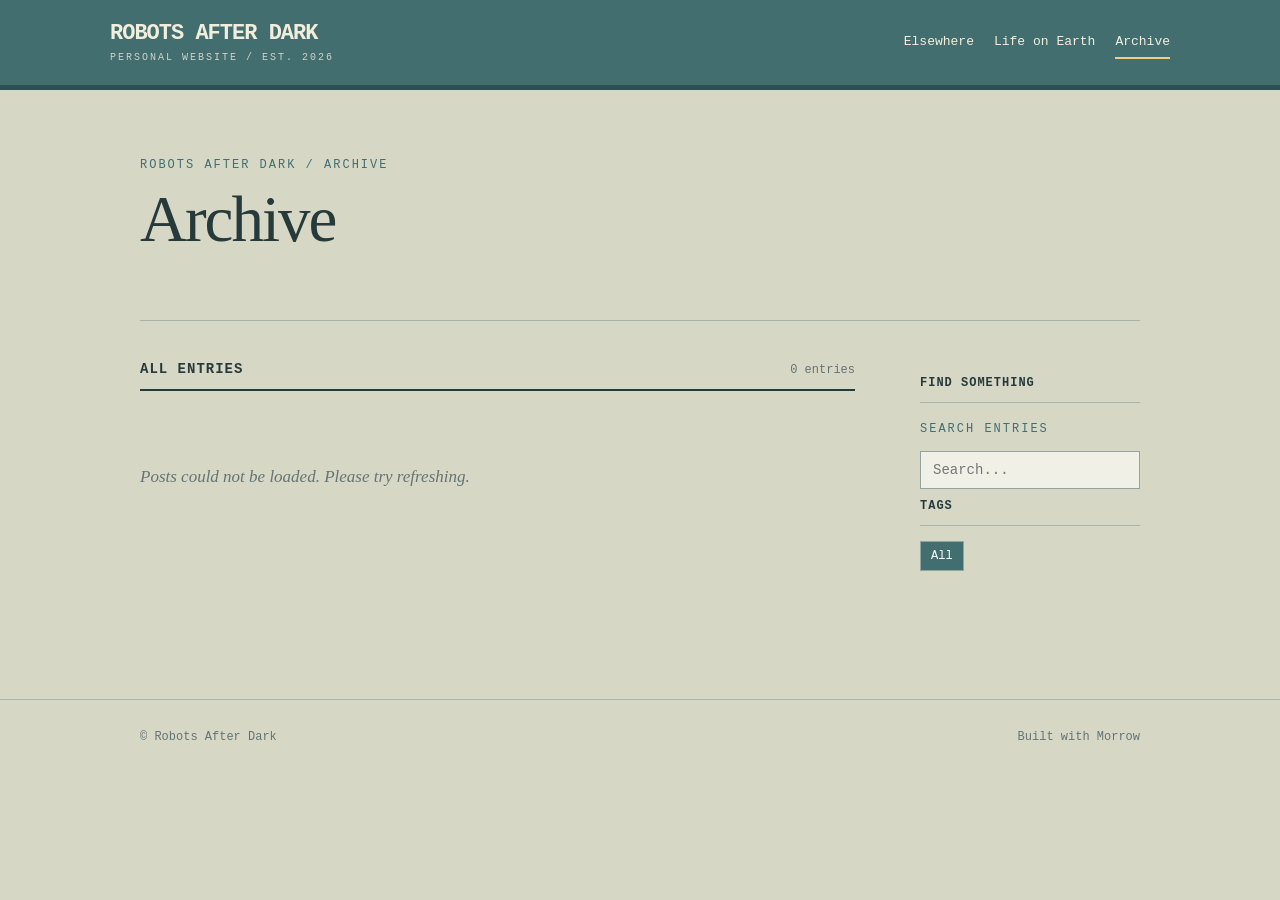
==== archive.html @ 6232dbe8 "New minimalist website New minimalist website" ====
<!doctype html><html lang="en"><head><meta charset="utf-8"><meta name="viewport" content="width=device-width, initial-scale=1"><meta name="description" content="Robots After Dark — a personal space for writing and life."><title>Archive — Robots After Dark</title><link rel="stylesheet" href="style.css?v=2"></head><body data-section="archive"><header class="top"><div class="shell top-inner"><a class="brand" href="index.html">ROBOTS AFTER DARK<small>PERSONAL WEBSITE / EST. 2026</small></a><nav class="nav" aria-label="Main navigation"><a href="index.html" class="">Elsewhere</a><a href="earth.html" class="">Life on Earth</a><a href="archive.html" class="active">Archive</a></nav></div></header><main class="shell"><section class="intro"><div class="eyebrow">Robots After Dark / Archive</div><h1>Archive</h1></section><div class="main-layout"><section aria-label="Posts"><div class="feed-head"><h2>All entries</h2><span id="count" class="count">0 entries</span></div><div id="entries" aria-live="polite"><p class="empty">Loading...</p></div></section><aside class="side"><h2>Find something</h2><label for="search" class="eyebrow">Search entries</label><input id="search" class="search" type="search" placeholder="Search..." autocomplete="off"><h2>Tags</h2><div id="filters" class="filters"><button class="filter active" type="button" data-tag="All">All</button></div></aside></div></main><footer><div class="shell footer-inner"><span>© Robots After Dark</span><span>Built with Morrow</span></div></footer><script src="script.js?v=2" defer></script></body></html>
---- style.css ----
:root{--bg:#d7d7c6;--paper:#eeeadd;--ink:#263a3b;--muted:#657474;--teal:#426e70;--line:#a8b4a8;--gold:#a1844d}*{box-sizing:border-box}html{scroll-behavior:smooth}body{margin:0;background:var(--bg);color:var(--ink);font:17px/1.7 Georgia,'Times New Roman',serif}a{color:inherit}button,input{font:inherit}button{cursor:pointer}.shell{max-width:1060px;margin:auto;padding:0 30px}.top{background:var(--teal);color:#f3eedc;border-bottom:5px solid #2c5052}.top-inner{display:flex;align-items:center;justify-content:space-between;gap:20px;padding:22px 0}.brand{font:700 22px/1.1 'Courier New',monospace;text-decoration:none;letter-spacing:-1px}.brand small{display:block;font-size:10px;letter-spacing:2px;font-weight:400;opacity:.8;margin-top:6px}.nav{display:flex;gap:20px;flex-wrap:wrap}.nav a{font:13px 'Courier New',monospace;text-decoration:none;padding:8px 0;border-bottom:2px solid transparent}.nav a.active,.nav a:hover{border-color:#e8d18a}.intro{padding:68px 0 44px;border-bottom:1px solid var(--line)}.eyebrow{font:12px 'Courier New',monospace;letter-spacing:2px;text-transform:uppercase;color:var(--teal)}h1{font-weight:normal;font-size:clamp(38px,6vw,65px);line-height:1.1;margin:12px 0 20px;letter-spacing:-2px}.intro p{max-width:580px;color:#4e6160;margin:0}.main-layout{display:grid;grid-template-columns:minmax(0,1fr) 220px;gap:65px;padding-top:40px;padding-bottom:100px}.feed-head{display:flex;justify-content:space-between;align-items:baseline;border-bottom:2px solid var(--ink);padding-bottom:12px;gap:15px}.feed-head h2{font:700 14px 'Courier New',monospace;letter-spacing:1px;text-transform:uppercase;margin:0}.count{font:12px 'Courier New',monospace;color:var(--muted)}.entry{padding:40px 0 45px;border-bottom:1px solid var(--line)}.entry time{font:12px 'Courier New',monospace;color:var(--muted)}.entry h3{font-size:clamp(26px,3.5vw,37px);font-weight:normal;line-height:1.2;letter-spacing:-.7px;margin:12px 0 18px}.entry .body{white-space:pre-wrap;overflow-wrap:anywhere}.entry img{max-width:100%;max-height:540px;object-fit:contain;display:block;margin:22px 0;border:1px solid var(--line)}.tags{display:flex;flex-wrap:wrap;gap:7px;margin-top:24px}.tag{font:11px 'Courier New',monospace;border:1px solid #91a4a0;color:#426e70;background:transparent;padding:5px 8px}.tag:hover,.tag.selected{background:var(--teal);color:white}.side{padding-top:5px}.side h2{font:700 12px 'Courier New',monospace;text-transform:uppercase;letter-spacing:1px;border-bottom:1px solid var(--line);padding-bottom:12px}.side p{font-size:14px;color:#566867}.filters{display:flex;gap:8px;flex-wrap:wrap;margin:15px 0 28px}.filter{font:12px 'Courier New',monospace;background:transparent;border:1px solid #91a4a0;padding:7px 10px;color:var(--ink)}.filter.active,.filter:hover{background:var(--teal);color:white}.search{width:100%;padding:10px 12px;border:1px solid #91a4a0;background:#f1f0e6;color:var(--ink);font:14px 'Courier New',monospace;margin-top:10px}.empty{padding:55px 0;font-style:italic;color:#657474}.archive-list{padding:0;margin:0;list-style:none}.archive-list li{display:flex;gap:20px;align-items:baseline;border-bottom:1px solid var(--line);padding:18px 0}.archive-list time{font:12px 'Courier New',monospace;color:var(--muted);min-width:90px}.archive-list a{text-decoration:none;font-size:21px}.archive-list a:hover{text-decoration:underline}.archive-list small{display:block;font:11px 'Courier New',monospace;color:var(--muted)}footer{border-top:1px solid var(--line);padding:30px 0 50px;color:#657474;font:12px 'Courier New',monospace}.footer-inner{display:flex;justify-content:space-between;gap:15px;flex-wrap:wrap}@media(max-width:700px){.shell{padding:0 20px}.top-inner{display:block}.nav{margin-top:20px;gap:16px}.intro{padding:46px 0 32px}.main-layout{display:block;padding-top:26px}.side{margin-top:55px}.archive-list li{display:block}.archive-list time{display:block;margin-bottom:4px}}
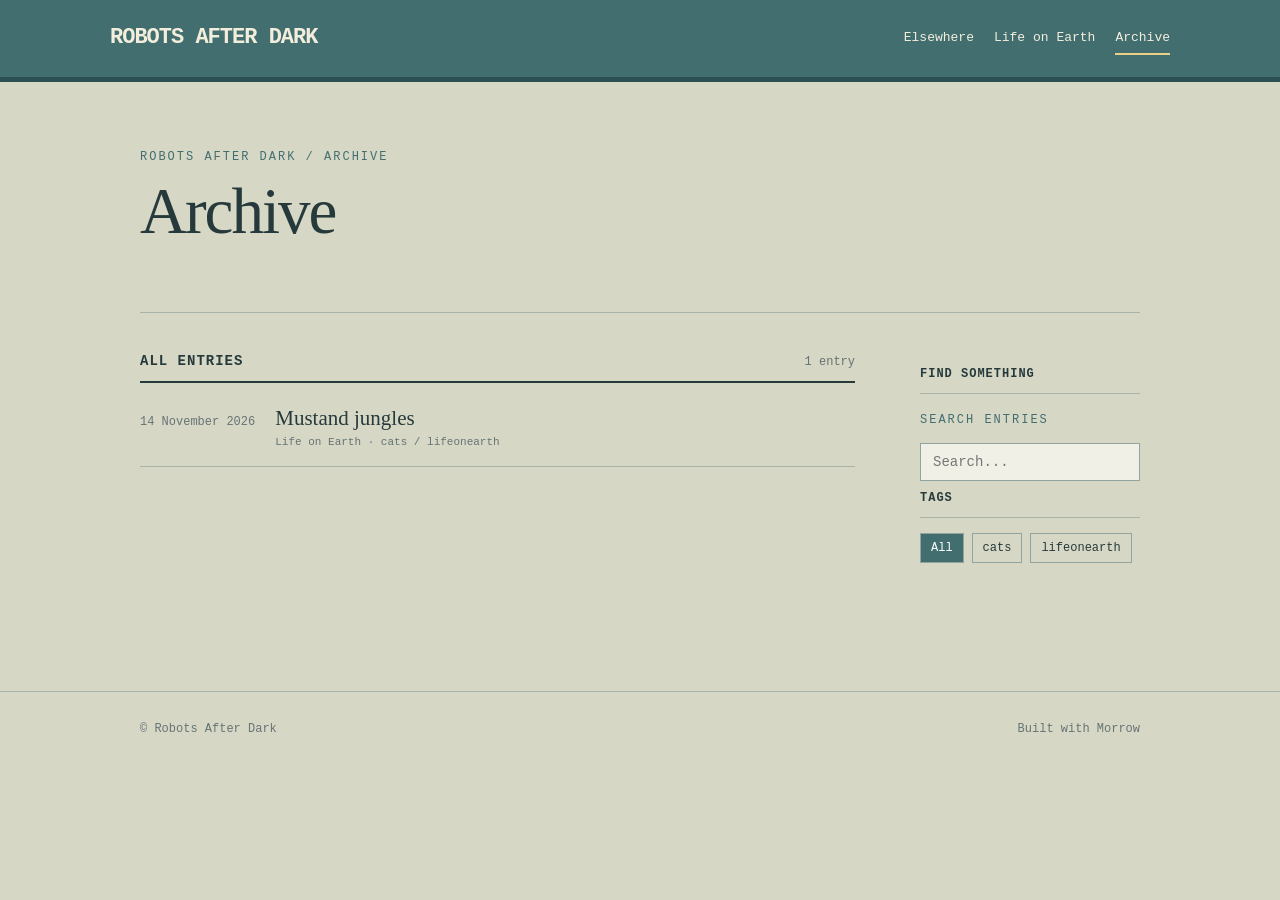
==== commit 2b0df92a: "remmove PERSONAL WEBSITE / EST. 2026" ====
--- a/archive.html
+++ b/archive.html
@@ -1 +1 @@
-<!doctype html><html lang="en"><head><meta charset="utf-8"><meta name="viewport" content="width=device-width, initial-scale=1"><meta name="description" content="Robots After Dark — a personal space for writing and life."><title>Archive — Robots After Dark</title><link rel="stylesheet" href="style.css?v=2"></head><body data-section="archive"><header class="top"><div class="shell top-inner"><a class="brand" href="index.html">ROBOTS AFTER DARK<small>PERSONAL WEBSITE / EST. 2026</small></a><nav class="nav" aria-label="Main navigation"><a href="index.html" class="">Elsewhere</a><a href="earth.html" class="">Life on Earth</a><a href="archive.html" class="active">Archive</a></nav></div></header><main class="shell"><section class="intro"><div class="eyebrow">Robots After Dark / Archive</div><h1>Archive</h1></section><div class="main-layout"><section aria-label="Posts"><div class="feed-head"><h2>All entries</h2><span id="count" class="count">0 entries</span></div><div id="entries" aria-live="polite"><p class="empty">Loading...</p></div></section><aside class="side"><h2>Find something</h2><label for="search" class="eyebrow">Search entries</label><input id="search" class="search" type="search" placeholder="Search..." autocomplete="off"><h2>Tags</h2><div id="filters" class="filters"><button class="filter active" type="button" data-tag="All">All</button></div></aside></div></main><footer><div class="shell footer-inner"><span>© Robots After Dark</span><span>Built with Morrow</span></div></footer><script src="script.js?v=2" defer></script></body></html>+<!doctype html><html lang="en"><head><meta charset="utf-8"><meta name="viewport" content="width=device-width, initial-scale=1"><meta name="description" content="Robots After Dark — a personal space for writing and life."><title>Archive — Robots After Dark</title><link rel="stylesheet" href="style.css?v=2"></head><body data-section="archive"><header class="top"><div class="shell top-inner"><a class="brand" href="index.html">ROBOTS AFTER DARK</a><nav class="nav" aria-label="Main navigation"><a href="index.html" class="">Elsewhere</a><a href="earth.html" class="">Life on Earth</a><a href="archive.html" class="active">Archive</a></nav></div></header><main class="shell"><section class="intro"><div class="eyebrow">Robots After Dark / Archive</div><h1>Archive</h1></section><div class="main-layout"><section aria-label="Posts"><div class="feed-head"><h2>All entries</h2><span id="count" class="count">0 entries</span></div><div id="entries" aria-live="polite"><p class="empty">Loading...</p></div></section><aside class="side"><h2>Find something</h2><label for="search" class="eyebrow">Search entries</label><input id="search" class="search" type="search" placeholder="Search..." autocomplete="off"><h2>Tags</h2><div id="filters" class="filters"><button class="filter active" type="button" data-tag="All">All</button></div></aside></div></main><footer><div class="shell footer-inner"><span>© Robots After Dark</span><span>Built with Morrow</span></div></footer><script src="script.js?v=2" defer></script></body></html>
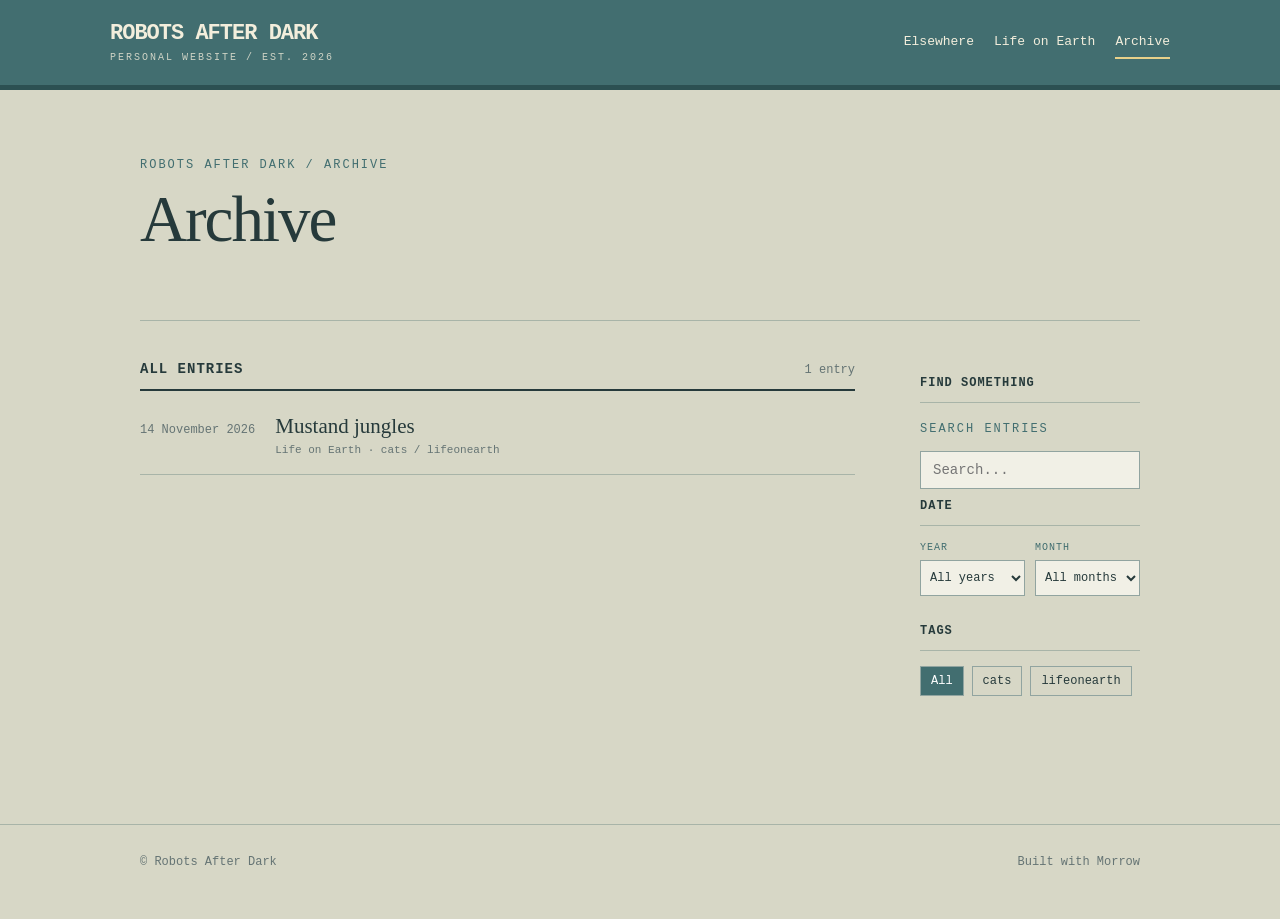
==== commit 5d529de5: "date filter update date filter update" ====
--- a/archive.html
+++ b/archive.html
@@ -1 +1 @@
-<!doctype html><html lang="en"><head><meta charset="utf-8"><meta name="viewport" content="width=device-width, initial-scale=1"><meta name="description" content="Robots After Dark — a personal space for writing and life."><title>Archive — Robots After Dark</title><link rel="stylesheet" href="style.css?v=2"></head><body data-section="archive"><header class="top"><div class="shell top-inner"><a class="brand" href="index.html">ROBOTS AFTER DARK</a><nav class="nav" aria-label="Main navigation"><a href="index.html" class="">Elsewhere</a><a href="earth.html" class="">Life on Earth</a><a href="archive.html" class="active">Archive</a></nav></div></header><main class="shell"><section class="intro"><div class="eyebrow">Robots After Dark / Archive</div><h1>Archive</h1></section><div class="main-layout"><section aria-label="Posts"><div class="feed-head"><h2>All entries</h2><span id="count" class="count">0 entries</span></div><div id="entries" aria-live="polite"><p class="empty">Loading...</p></div></section><aside class="side"><h2>Find something</h2><label for="search" class="eyebrow">Search entries</label><input id="search" class="search" type="search" placeholder="Search..." autocomplete="off"><h2>Tags</h2><div id="filters" class="filters"><button class="filter active" type="button" data-tag="All">All</button></div></aside></div></main><footer><div class="shell footer-inner"><span>© Robots After Dark</span><span>Built with Morrow</span></div></footer><script src="script.js?v=2" defer></script></body></html>+<!doctype html><html lang="en"><head><meta charset="utf-8"><meta name="viewport" content="width=device-width, initial-scale=1"><meta name="description" content="Robots After Dark — a personal space for writing and life."><title>Archive — Robots After Dark</title><link rel="stylesheet" href="style.css?v=3"></head><body data-section="archive"><header class="top"><div class="shell top-inner"><a class="brand" href="index.html">ROBOTS AFTER DARK<small>PERSONAL WEBSITE / EST. 2026</small></a><nav class="nav" aria-label="Main navigation"><a href="index.html" class="">Elsewhere</a><a href="earth.html" class="">Life on Earth</a><a href="archive.html" class="active">Archive</a></nav></div></header><main class="shell"><section class="intro"><div class="eyebrow">Robots After Dark / Archive</div><h1>Archive</h1></section><div class="main-layout"><section aria-label="Posts"><div class="feed-head"><h2>All entries</h2><span id="count" class="count">0 entries</span></div><div id="entries" aria-live="polite"><p class="empty">Loading...</p></div></section><aside class="side"><h2>Find something</h2><label for="search" class="eyebrow">Search entries</label><input id="search" class="search" type="search" placeholder="Search..." autocomplete="off"><h2>Date</h2><div class="date-filters"><div><label for="year-filter" class="eyebrow">Year</label><select id="year-filter" aria-label="Filter by year"><option value="All">All years</option></select></div><div><label for="month-filter" class="eyebrow">Month</label><select id="month-filter" aria-label="Filter by month"><option value="All">All months</option></select></div></div><h2>Tags</h2><div id="filters" class="filters"><button class="filter active" type="button" data-tag="All">All</button></div></aside></div></main><footer><div class="shell footer-inner"><span>© Robots After Dark</span><span>Built with Morrow</span></div></footer><script src="script.js?v=3" defer></script></body></html>
--- a/style.css
+++ b/style.css
@@ -1 +1,6 @@
 :root{--bg:#d7d7c6;--paper:#eeeadd;--ink:#263a3b;--muted:#657474;--teal:#426e70;--line:#a8b4a8;--gold:#a1844d}*{box-sizing:border-box}html{scroll-behavior:smooth}body{margin:0;background:var(--bg);color:var(--ink);font:17px/1.7 Georgia,'Times New Roman',serif}a{color:inherit}button,input{font:inherit}button{cursor:pointer}.shell{max-width:1060px;margin:auto;padding:0 30px}.top{background:var(--teal);color:#f3eedc;border-bottom:5px solid #2c5052}.top-inner{display:flex;align-items:center;justify-content:space-between;gap:20px;padding:22px 0}.brand{font:700 22px/1.1 'Courier New',monospace;text-decoration:none;letter-spacing:-1px}.brand small{display:block;font-size:10px;letter-spacing:2px;font-weight:400;opacity:.8;margin-top:6px}.nav{display:flex;gap:20px;flex-wrap:wrap}.nav a{font:13px 'Courier New',monospace;text-decoration:none;padding:8px 0;border-bottom:2px solid transparent}.nav a.active,.nav a:hover{border-color:#e8d18a}.intro{padding:68px 0 44px;border-bottom:1px solid var(--line)}.eyebrow{font:12px 'Courier New',monospace;letter-spacing:2px;text-transform:uppercase;color:var(--teal)}h1{font-weight:normal;font-size:clamp(38px,6vw,65px);line-height:1.1;margin:12px 0 20px;letter-spacing:-2px}.intro p{max-width:580px;color:#4e6160;margin:0}.main-layout{display:grid;grid-template-columns:minmax(0,1fr) 220px;gap:65px;padding-top:40px;padding-bottom:100px}.feed-head{display:flex;justify-content:space-between;align-items:baseline;border-bottom:2px solid var(--ink);padding-bottom:12px;gap:15px}.feed-head h2{font:700 14px 'Courier New',monospace;letter-spacing:1px;text-transform:uppercase;margin:0}.count{font:12px 'Courier New',monospace;color:var(--muted)}.entry{padding:40px 0 45px;border-bottom:1px solid var(--line)}.entry time{font:12px 'Courier New',monospace;color:var(--muted)}.entry h3{font-size:clamp(26px,3.5vw,37px);font-weight:normal;line-height:1.2;letter-spacing:-.7px;margin:12px 0 18px}.entry .body{white-space:pre-wrap;overflow-wrap:anywhere}.entry img{max-width:100%;max-height:540px;object-fit:contain;display:block;margin:22px 0;border:1px solid var(--line)}.tags{display:flex;flex-wrap:wrap;gap:7px;margin-top:24px}.tag{font:11px 'Courier New',monospace;border:1px solid #91a4a0;color:#426e70;background:transparent;padding:5px 8px}.tag:hover,.tag.selected{background:var(--teal);color:white}.side{padding-top:5px}.side h2{font:700 12px 'Courier New',monospace;text-transform:uppercase;letter-spacing:1px;border-bottom:1px solid var(--line);padding-bottom:12px}.side p{font-size:14px;color:#566867}.filters{display:flex;gap:8px;flex-wrap:wrap;margin:15px 0 28px}.filter{font:12px 'Courier New',monospace;background:transparent;border:1px solid #91a4a0;padding:7px 10px;color:var(--ink)}.filter.active,.filter:hover{background:var(--teal);color:white}.search{width:100%;padding:10px 12px;border:1px solid #91a4a0;background:#f1f0e6;color:var(--ink);font:14px 'Courier New',monospace;margin-top:10px}.empty{padding:55px 0;font-style:italic;color:#657474}.archive-list{padding:0;margin:0;list-style:none}.archive-list li{display:flex;gap:20px;align-items:baseline;border-bottom:1px solid var(--line);padding:18px 0}.archive-list time{font:12px 'Courier New',monospace;color:var(--muted);min-width:90px}.archive-list a{text-decoration:none;font-size:21px}.archive-list a:hover{text-decoration:underline}.archive-list small{display:block;font:11px 'Courier New',monospace;color:var(--muted)}footer{border-top:1px solid var(--line);padding:30px 0 50px;color:#657474;font:12px 'Courier New',monospace}.footer-inner{display:flex;justify-content:space-between;gap:15px;flex-wrap:wrap}@media(max-width:700px){.shell{padding:0 20px}.top-inner{display:block}.nav{margin-top:20px;gap:16px}.intro{padding:46px 0 32px}.main-layout{display:block;padding-top:26px}.side{margin-top:55px}.archive-list li{display:block}.archive-list time{display:block;margin-bottom:4px}}
+
+/* Date filters */
+.date-filters{display:grid;grid-template-columns:1fr 1fr;gap:10px;margin:16px 0 28px}
+.date-filters label{display:block;font-size:10px;letter-spacing:1px;margin-bottom:7px}
+.date-filters select{width:100%;min-width:0;padding:9px 5px;border:1px solid #91a4a0;background:#f1f0e6;color:var(--ink);font:12px 'Courier New',monospace}
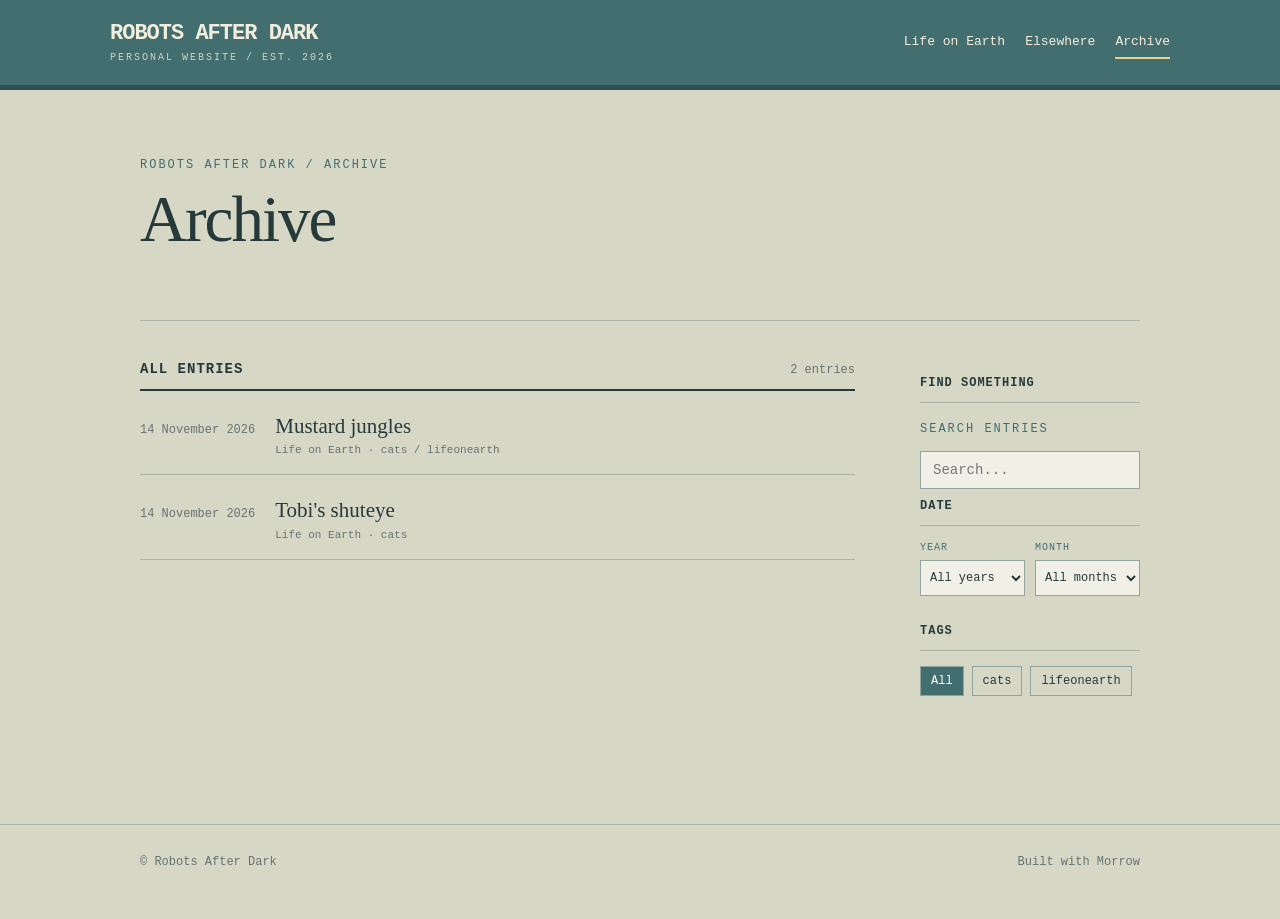
==== commit 9fffe7f4: "earth is homebase" ====
--- a/archive.html
+++ b/archive.html
@@ -1 +1 @@
-<!doctype html><html lang="en"><head><meta charset="utf-8"><meta name="viewport" content="width=device-width, initial-scale=1"><meta name="description" content="Robots After Dark — a personal space for writing and life."><title>Archive — Robots After Dark</title><link rel="stylesheet" href="style.css?v=3"></head><body data-section="archive"><header class="top"><div class="shell top-inner"><a class="brand" href="index.html">ROBOTS AFTER DARK<small>PERSONAL WEBSITE / EST. 2026</small></a><nav class="nav" aria-label="Main navigation"><a href="index.html" class="">Elsewhere</a><a href="earth.html" class="">Life on Earth</a><a href="archive.html" class="active">Archive</a></nav></div></header><main class="shell"><section class="intro"><div class="eyebrow">Robots After Dark / Archive</div><h1>Archive</h1></section><div class="main-layout"><section aria-label="Posts"><div class="feed-head"><h2>All entries</h2><span id="count" class="count">0 entries</span></div><div id="entries" aria-live="polite"><p class="empty">Loading...</p></div></section><aside class="side"><h2>Find something</h2><label for="search" class="eyebrow">Search entries</label><input id="search" class="search" type="search" placeholder="Search..." autocomplete="off"><h2>Date</h2><div class="date-filters"><div><label for="year-filter" class="eyebrow">Year</label><select id="year-filter" aria-label="Filter by year"><option value="All">All years</option></select></div><div><label for="month-filter" class="eyebrow">Month</label><select id="month-filter" aria-label="Filter by month"><option value="All">All months</option></select></div></div><h2>Tags</h2><div id="filters" class="filters"><button class="filter active" type="button" data-tag="All">All</button></div></aside></div></main><footer><div class="shell footer-inner"><span>© Robots After Dark</span><span>Built with Morrow</span></div></footer><script src="script.js?v=3" defer></script></body></html>+<!doctype html><html lang="en"><head><meta charset="utf-8"><meta name="viewport" content="width=device-width, initial-scale=1"><meta name="description" content="Robots After Dark — a personal space for writing and life."><title>Archive — Robots After Dark</title><link rel="stylesheet" href="style.css?v=3"></head><body data-section="archive"><header class="top"><div class="shell top-inner"><a class="brand" href="index.html">ROBOTS AFTER DARK<small>PERSONAL WEBSITE / EST. 2026</small></a><nav class="nav" aria-label="Main navigation"><a href="index.html" class="">Life on Earth</a><a href="earth.html" class="">Elsewhere</a><a href="archive.html" class="active">Archive</a></nav></div></header><main class="shell"><section class="intro"><div class="eyebrow">Robots After Dark / Archive</div><h1>Archive</h1></section><div class="main-layout"><section aria-label="Posts"><div class="feed-head"><h2>All entries</h2><span id="count" class="count">0 entries</span></div><div id="entries" aria-live="polite"><p class="empty">Loading...</p></div></section><aside class="side"><h2>Find something</h2><label for="search" class="eyebrow">Search entries</label><input id="search" class="search" type="search" placeholder="Search..." autocomplete="off"><h2>Date</h2><div class="date-filters"><div><label for="year-filter" class="eyebrow">Year</label><select id="year-filter" aria-label="Filter by year"><option value="All">All years</option></select></div><div><label for="month-filter" class="eyebrow">Month</label><select id="month-filter" aria-label="Filter by month"><option value="All">All months</option></select></div></div><h2>Tags</h2><div id="filters" class="filters"><button class="filter active" type="button" data-tag="All">All</button></div></aside></div></main><footer><div class="shell footer-inner"><span>© Robots After Dark</span><span>Built with Morrow</span></div></footer><script src="script.js?v=3" defer></script></body></html>
